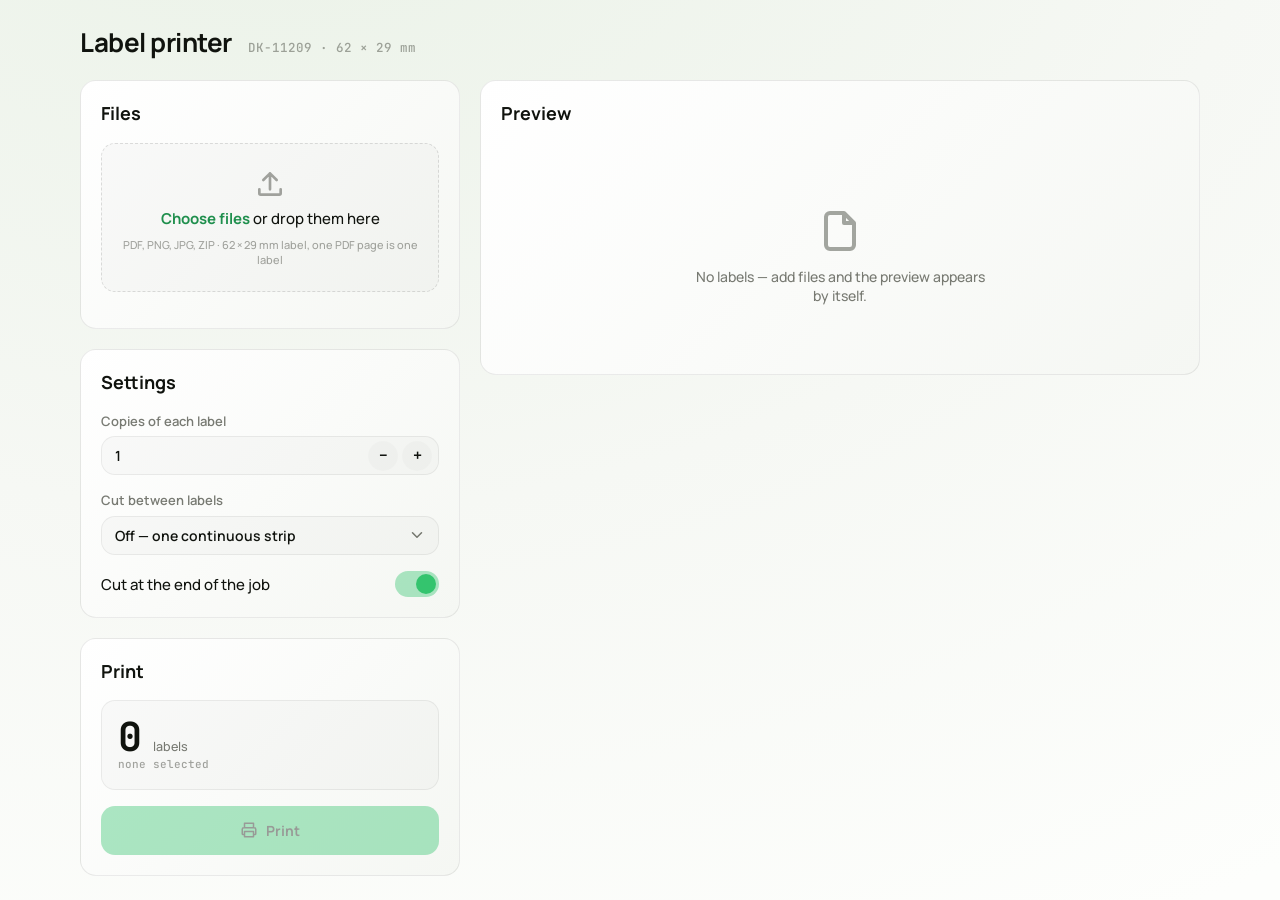
==== label_printer/web/index.html @ c8c25ad4 "refactor: package the server with settings-driven label and printer" ====
<!doctype html>
<html lang="en">
<head>
<meta charset="utf-8">
<meta name="viewport" content="width=device-width, initial-scale=1">
<title>Label printer 62×29</title>
<link rel="stylesheet" href="/web/tokens.css">
<style>
  /* Layout: control-room readout. Left rail (files, settings, print) stays in
     view; right column is the preview grid. One column on narrow screens.
     Colours, type, spacing and radii come from the Bambuddy design system
     tokens (tokens.css); depth is translucency plus hairlines, never shadows. */
  * { box-sizing: border-box; }
  html { background: var(--surface-bg-3); }
  body {
    margin: 0; min-height: 100vh; padding: var(--space-9) var(--space-7);
    background: var(--bg-gradient); background-attachment: fixed;
    color: var(--text-primary); font-family: var(--font-ui);
    font-size: var(--text-body-size); font-weight: 500; line-height: 1.4;
  }
  [hidden] { display: none !important; }
  .mono { font-family: var(--font-mono); font-variant-numeric: tabular-nums; }
  .shell { max-width: 1120px; margin: 0 auto; display: flex; flex-direction: column; gap: var(--space-8); }

  header { display: flex; align-items: baseline; flex-wrap: wrap; gap: var(--space-3) var(--space-7); }
  h1 { margin: 0; font-size: var(--text-screen-title-size); font-weight: var(--text-screen-title-weight);
       letter-spacing: var(--text-screen-title-tracking); }
  header .spec { color: var(--text-tertiary); font-size: var(--text-secondary-size); }
  h2 { margin: 0; font-size: var(--text-title-size); font-weight: var(--text-title-weight); }

  .layout { display: grid; grid-template-columns: minmax(300px, 380px) minmax(0, 1fr); gap: var(--space-8); align-items: start; }
  .rail { display: flex; flex-direction: column; gap: var(--space-8); position: sticky; top: var(--space-8); }
  /* Narrow screens: files, settings, print, then the (long) preview, so Print needs no scrolling past it */
  @media (max-width: 860px) {
    .layout { display: flex; flex-direction: column; align-items: stretch; gap: var(--space-8); }
    .rail { display: contents; }
    .c-files { order: 1; } .c-settings { order: 2; } .c-print { order: 3; } .c-preview { order: 4; }
  }

  .card { background: var(--card-gradient); border: var(--border-hairline); border-radius: var(--radius-md);
          padding: var(--space-8); display: flex; flex-direction: column; gap: var(--space-7); min-width: 0; }
  .subcard { background: var(--surface-subcard); border: 1px solid var(--border-subcard);
             border-radius: var(--radius-sm); padding: var(--space-7); }
  .groupcard { background: var(--surface-groupcard); border: 1px solid var(--border-groupcard);
               border-radius: var(--radius-sm); padding: var(--space-6); }
  .row { display: flex; align-items: center; gap: var(--space-5); flex-wrap: wrap; }
  .grow { flex: 1 1 auto; min-width: 0; }
  .secondary { color: var(--text-secondary); font-size: var(--text-secondary-size); font-weight: var(--text-secondary-weight); }
  .caption { color: var(--text-tertiary); font-size: var(--text-caption-size); font-weight: var(--text-caption-weight); }

  /* Buttons: filled / tonal / text, per the design system */
  .btn { font: inherit; font-weight: 700; font-size: 14px; border-radius: var(--radius-sm);
         padding: 14px 20px; display: inline-flex; align-items: center; justify-content: center; gap: var(--space-3);
         border: 1px solid transparent; cursor: pointer; color: var(--text-primary); background: transparent;
         transition: filter var(--duration-fast) var(--ease-standard), opacity var(--duration-fast); }
  .btn:hover:not(:disabled) { filter: brightness(1.08); }
  .btn:disabled { opacity: .4; cursor: default; }
  .btn.sm { font-size: 13px; padding: 9px 16px; }
  .btn.filled { background: var(--accent-green); color: var(--on-accent-fill); }
  .btn.tonal { background: var(--surface-subcard); border-color: var(--border-subcard); }
  .btn.text { color: var(--accent-green-ink); }
  .btn.wide { width: 100%; }
  .icon { width: 18px; height: 18px; flex: none; fill: none; stroke: currentColor; stroke-width: 2; stroke-linecap: round; stroke-linejoin: round; }
  :focus-visible { outline: 2px solid var(--accent-green); outline-offset: 2px; }

  /* Pill: tinted capsule */
  .pill { --tint: var(--accent-green); display: inline-flex; align-items: center; gap: var(--space-2);
          padding: 6px 12px; border-radius: var(--radius-lg); font-size: var(--text-pill-size);
          font-weight: var(--text-pill-weight); letter-spacing: var(--text-pill-tracking); color: var(--tint);
          background: color-mix(in srgb, var(--tint) 16%, transparent);
          border: 1px solid color-mix(in srgb, var(--tint) 40%, transparent); white-space: nowrap; }
  .pill.danger { --tint: var(--danger); }
  .pill.muted { --tint: var(--text-secondary); }
  .pill .dot { width: 8px; height: 8px; border-radius: 50%; background: var(--tint); }

  /* Drop zone */
  .drop { display: flex; flex-direction: column; align-items: center; gap: var(--space-3); text-align: center;
          padding: var(--space-9) var(--space-7); cursor: pointer; border: 1px dashed var(--dotted-rule);
          background: var(--surface-subcard); border-radius: var(--radius-sm);
          transition: border-color var(--duration-normal) var(--ease-standard), background var(--duration-normal) var(--ease-standard); }
  .drop:hover, .drop.over, .drop:focus-within { border-color: var(--accent-green);
          background: color-mix(in srgb, var(--accent-green) 8%, transparent); }
  .drop .icon { width: 32px; height: 32px; color: var(--text-tertiary); }
  .drop strong { color: var(--accent-green-ink); font-weight: 700; }
  .sr-only { position: absolute; width: 1px; height: 1px; overflow: hidden; clip: rect(0 0 0 0); white-space: nowrap; }

  ul.files { list-style: none; margin: 0; padding: 0; display: flex; flex-direction: column; }
  ul.files li { display: flex; align-items: center; gap: var(--space-5); padding: var(--space-3) 0;
                border-top: 1px solid var(--hairline); }
  ul.files li:first-child { border-top: 0; }
  ul.files .name { flex: 1 1 auto; min-width: 0; overflow: hidden; text-overflow: ellipsis; white-space: nowrap;
                   font-size: 13px; font-weight: 600; }
  ul.files .size { color: var(--text-tertiary); font-size: var(--text-caption-size); white-space: nowrap; }
  .icon-btn { border: 0; background: none; color: var(--text-secondary); cursor: pointer; padding: var(--space-1);
              border-radius: var(--radius-pill); display: inline-flex; }
  .icon-btn:hover { color: var(--danger); }

  /* Fields: subcard fill, hairline border, green on focus */
  .field { display: flex; flex-direction: column; gap: var(--space-2); }
  .field > span { font-size: 13px; font-weight: 600; color: var(--text-secondary); }
  .field:focus-within > span { color: var(--accent-green-ink); }
  .control { position: relative; display: flex; align-items: center; background: var(--surface-subcard);
             border: 1.5px solid var(--border-subcard); border-radius: var(--radius-sm); }
  .control:focus-within { border-color: var(--accent-green); }
  .control input, .control select { width: 100%; font: inherit; font-size: 14px; font-weight: 600; color: var(--text-primary);
             background: transparent; border: 0; outline: 0; padding: 9px 13px; appearance: none; -moz-appearance: textfield; }
  .control select { padding-right: 40px; cursor: pointer; }
  .control select option { background: var(--overlay-surface); color: var(--text-primary); }
  .control .chev { position: absolute; right: 12px; pointer-events: none; color: var(--text-secondary); }
  .control input[type=number]::-webkit-inner-spin-button { display: none; }
  .stepper { display: flex; gap: var(--space-1); padding-right: var(--space-2); }
  .stepper button { border: 0; background: var(--surface-subcard); color: var(--text-primary); width: 30px; height: 30px;
                    border-radius: var(--radius-pill); cursor: pointer; font: inherit; font-weight: 700; font-size: 16px; }
  .stepper button:hover { filter: brightness(1.2); }

  .switch-row { display: flex; align-items: center; justify-content: space-between; gap: var(--space-7); }
  .switch { width: 44px; height: 26px; border-radius: var(--radius-pill); padding: 3px; border: 0; cursor: pointer; flex: none;
            background: var(--surface-subcard); display: flex; align-items: center; justify-content: flex-start;
            transition: background var(--duration-normal) var(--ease-standard); }
  .switch::after { content: ""; width: 20px; height: 20px; border-radius: 50%; background: var(--text-secondary);
                   transition: transform var(--duration-normal) var(--ease-standard), background var(--duration-normal) var(--ease-standard); }
  .switch[aria-checked=true] { background: color-mix(in srgb, var(--accent-green) 40%, transparent); }
  .switch[aria-checked=true]::after { background: var(--accent-green); transform: translateX(18px); }

  /* Print readout */
  .stat { display: flex; align-items: baseline; gap: var(--space-5); }
  .stat .value { font-family: var(--text-stat-value-font); font-size: var(--text-stat-value-size);
                 font-weight: var(--text-stat-value-weight); line-height: 1; letter-spacing: -1px; }
  .notice { display: flex; flex-direction: column; gap: var(--space-3); }
  .notice ul { margin: 0; padding-left: var(--space-8); font-size: 13px; }

  /* Preview */
  .grid { display: grid; grid-template-columns: repeat(auto-fill, minmax(210px, 1fr)); gap: var(--space-5); }
  .tile { display: flex; flex-direction: column; gap: var(--space-3); padding: var(--space-3); cursor: pointer;
          background: var(--surface-subcard); border: 1px solid var(--border-subcard); border-radius: var(--radius-sm);
          transition: opacity var(--duration-normal) var(--ease-standard), border-color var(--duration-normal) var(--ease-standard); }
  .tile:hover { border-color: var(--border-card); }
  .tile img { display: block; width: 100%; max-width: 100%; height: auto; aspect-ratio: 696 / 271; background: #fff;
              border-radius: var(--space-3); transition: opacity var(--duration-normal) var(--ease-standard); }
  .tile .cap { display: flex; align-items: center; gap: var(--space-3); padding: 0 var(--space-1) var(--space-1); min-width: 0; }
  .tile .label { flex: 1 1 auto; min-width: 0; overflow-wrap: anywhere; font-size: var(--text-secondary-size); font-weight: 600;
                 display: -webkit-box; -webkit-line-clamp: 2; -webkit-box-orient: vertical; overflow: hidden; }
  .tile .pos { color: var(--text-tertiary); font-size: var(--text-caption-size); }
  .tile:has(input:not(:checked)) img { opacity: .3; }
  .tile:has(input:not(:checked)) .label { color: var(--text-tertiary); }
  .tile:has(input:focus-visible) { outline: 2px solid var(--accent-green); outline-offset: 2px; }
  .box { width: 20px; height: 20px; border-radius: 4px; flex: none; display: flex; align-items: center; justify-content: center;
         border: 1.5px solid var(--text-secondary); }
  .box svg { width: 12px; height: 12px; stroke: var(--on-accent-fill); stroke-width: 3; fill: none; stroke-linecap: round;
             stroke-linejoin: round; opacity: 0; }
  input:checked + .box { background: var(--accent-green); border-color: transparent; }
  input:checked + .box svg { opacity: 1; }

  .empty { display: flex; flex-direction: column; align-items: center; gap: var(--space-5); padding: var(--space-10) var(--space-7);
           text-align: center; }
  .empty .icon { width: 48px; height: 48px; color: var(--text-tertiary); }
  .empty p { margin: 0; max-width: 300px; color: var(--text-secondary); font-size: 14px; }
  .progress { height: 8px; border-radius: 4px; background: var(--gauge-track); overflow: hidden; }
  .progress i { display: block; height: 100%; width: 35%; border-radius: 4px; background: var(--accent-green);
                animation: slide 1.2s var(--ease-standard) infinite; }
  .skeleton { display: grid; grid-template-columns: repeat(auto-fill, minmax(210px, 1fr)); gap: var(--space-5); }
  .skel { display: flex; flex-direction: column; gap: var(--space-3); padding: var(--space-3);
          background: var(--surface-subcard); border: 1px solid var(--border-subcard); border-radius: var(--radius-sm); }
  .skel i { display: block; aspect-ratio: 696 / 271; border-radius: var(--space-3); background: var(--gauge-track); }
  .skel b { display: block; height: 12px; width: 60%; margin: var(--space-1); border-radius: 6px; background: var(--gauge-track); }
  @media (prefers-reduced-motion: no-preference) { .skel { animation: pulse 1.4s ease-in-out infinite; } }
  @keyframes pulse { 50% { opacity: .5; } }
  .loading { display: flex; flex-direction: column; gap: var(--space-3); }
  .loading p { margin: 0; }
  .progress.determinate i { animation: none; transition: width var(--duration-normal) var(--ease-standard); }
  @keyframes slide { from { transform: translateX(-100%); } to { transform: translateX(300%); } }
  @media (prefers-reduced-motion: reduce) { .progress:not(.determinate) i { animation: none; width: 100%; opacity: .5; } }

  dialog { border: 1px solid var(--overlay-border); background: var(--overlay-surface); color: var(--text-primary);
           border-radius: var(--radius-lg); padding: var(--space-9); width: min(420px, calc(100vw - 32px)); }
  dialog::backdrop { background: #000a; }
  dialog h2 { margin-bottom: var(--space-3); }
  dialog p { margin: 0 0 var(--space-9); color: var(--text-secondary); font-size: 14px; }
  dialog .row { justify-content: flex-end; }
</style>
</head>
<body>
<div class="shell">
  <header>
    <h1>Label printer</h1>
    <span class="spec mono">DK-11209 · 62 × 29 mm</span>
  </header>

  <div class="layout">
    <aside class="rail">
      <section class="card c-files" aria-labelledby="h-files">
        <h2 id="h-files">Files</h2>
        <label class="drop" id="drop">
          <input class="sr-only" type="file" id="picker" multiple
                 accept=".pdf,.png,.jpg,.jpeg,.zip,application/pdf,image/png,image/jpeg,application/zip">
          <svg class="icon" viewBox="0 0 24 24" aria-hidden="true"><path d="M12 16V4m0 0L7 9m5-5 5 5M4 16v3a1 1 0 0 0 1 1h14a1 1 0 0 0 1-1v-3"/></svg>
          <span><strong>Choose files</strong> or drop them here</span>
          <span class="caption">PDF, PNG, JPG, ZIP · 62 × 29 mm label, one PDF page is one label</span>
        </label>
        <ul class="files" id="fileList"></ul>
        <div class="loading" id="loading" hidden>
          <div class="progress" id="progress" role="progressbar" aria-label="Preview progress" aria-valuemin="0" aria-valuemax="100"><i id="progressFill"></i></div>
          <p class="secondary" id="loadingText"></p>
        </div>
      </section>

      <section class="card c-settings" aria-labelledby="h-settings">
        <h2 id="h-settings">Settings</h2>
        <label class="field">
          <span>Copies of each label</span>
          <div class="control">
            <input class="mono" type="number" id="copies" value="1" min="1" max="50" inputmode="numeric">
            <div class="stepper">
              <button type="button" id="copiesDown" aria-label="Fewer copies">−</button>
              <button type="button" id="copiesUp" aria-label="More copies">+</button>
            </div>
          </div>
        </label>
        <label class="field">
          <span>Cut between labels</span>
          <div class="control">
            <select id="cutEvery">
              <option value="0" selected>Off — one continuous strip</option>
              <option value="1">After every label</option>
              <option value="2">Every 2 labels</option>
              <option value="3">Every 3 labels</option>
              <option value="4">Every 4 labels</option>
              <option value="5">Every 5 labels</option>
              <option value="10">Every 10 labels</option>
            </select>
            <svg class="icon chev" viewBox="0 0 24 24" aria-hidden="true"><path d="m6 9 6 6 6-6"/></svg>
          </div>
        </label>
        <div class="switch-row">
          <span id="cutEndLabel">Cut at the end of the job</span>
          <button class="switch" id="cutAtEnd" type="button" role="switch" aria-checked="true" aria-labelledby="cutEndLabel"></button>
        </div>
      </section>

      <section class="card c-print" aria-labelledby="h-print">
        <h2 id="h-print">Print</h2>
        <div class="subcard">
          <div class="stat"><span class="value" id="total">0</span><span class="secondary" id="totalUnit">labels</span></div>
          <div class="caption mono" id="totalNote">none selected</div>
        </div>
        <button class="btn filled wide" id="printBtn" type="button" disabled>
          <svg class="icon" viewBox="0 0 24 24" aria-hidden="true"><path d="M6 9V3h12v6M6 18H4a1 1 0 0 1-1-1v-6a2 2 0 0 1 2-2h14a2 2 0 0 1 2 2v6a1 1 0 0 1-1 1h-2M6 14h12v7H6z"/></svg>
          <span id="printLabel">Print</span>
        </button>
        <div class="loading" id="printLoading" hidden>
          <div class="progress" id="printProgress" role="progressbar" aria-label="Print progress" aria-valuemin="0" aria-valuemax="100"><i id="printProgressFill"></i></div>
          <p class="secondary" id="printLoadingText"></p>
        </div>
        <div class="notice" id="notice" role="status" hidden></div>
      </section>
    </aside>

    <section class="card c-preview" aria-labelledby="h-preview">
      <div class="row">
        <h2 class="grow" id="h-preview">Preview</h2>
        <span class="pill muted mono" id="selectionPill" hidden></span>
        <button class="btn tonal sm" id="selectAll" type="button" hidden>Select all</button>
        <button class="btn tonal sm" id="selectNone" type="button" hidden>Select none</button>
      </div>
      <div id="errors" class="groupcard notice" hidden></div>
      <div class="skeleton" id="skeleton" aria-hidden="true" hidden>
        <div class="skel"><i></i><b></b></div><div class="skel"><i></i><b></b></div><div class="skel"><i></i><b></b></div>
      </div>
      <div class="grid" id="grid"></div>
      <div class="empty" id="empty">
        <svg class="icon" viewBox="0 0 24 24" aria-hidden="true"><path d="M14 3H7a2 2 0 0 0-2 2v14a2 2 0 0 0 2 2h10a2 2 0 0 0 2-2V8zM14 3v5h5"/></svg>
        <p>No labels — add files and the preview appears by itself.</p>
      </div>
    </section>
  </div>
</div>

<dialog id="confirm">
  <h2 id="confirmTitle"></h2>
  <p>This cannot be undone.</p>
  <div class="row">
    <button class="btn text" id="confirmNo" type="button">Cancel</button>
    <button class="btn filled" id="confirmYes" type="button">Print</button>
  </div>
</dialog>

<script>
const ACCEPT = /\.(pdf|png|jpe?g|zip)$/i;
const MAX_COPIES = 50;
const PREVIEW_DELAY_MS = 300;
const $ = (id) => document.getElementById(id);

// Server error codes -> messages
const ERRORS = {
  no_content: 'nothing to print',
  unreadable: 'file cannot be read',
  too_large: 'file is too large',
  too_many: 'too many labels in one job',
  unsupported: 'unsupported file type (PDF, PNG, JPG, ZIP only)',
  wrong_format: 'format does not match a 62 × 29 mm label',
  zip_unreadable: 'ZIP archive cannot be opened',
  zip_limits: 'ZIP archive exceeds the limits',
  password: 'file is password protected',
};

const state = {
  files: [],            // File objects
  labels: [],           // [{name, png}] in the order the server will print them
  errors: [],           // [{name, code, detail}]
  deselected: new Set(),// label names the user unchecked; survives a refreshed preview
  phase: 'idle',        // idle | loading | ready | failed
  printing: false,
  notice: null,         // {kind: 'ok' | 'error', text, errors}
  progress: null,       // upload progress 0..1 while the preview request is being sent, else null
  printStatus: null,    // while printing: {uploaded 0..1|null, stage: unknown|processing|printing, done, total}
  timer: null, seq: 0, abort: null,
};

const plural = (n, one, many) => (n === 1 ? one : many);
const labelsWord = (n) => plural(n, 'label', 'labels');
const filesWord = (n) => plural(n, 'file', 'files');
const copiesWord = (n) => plural(n, 'copy', 'copies');

function formatSize(bytes) {
  return bytes < 1048576 ? Math.max(1, Math.round(bytes / 1024)) + ' KB' : (bytes / 1048576).toFixed(1) + ' MB';
}

function h(tag, props = {}, ...children) {
  const el = document.createElement(tag);
  for (const [key, value] of Object.entries(props)) {
    if (key === 'class') el.className = value;
    else if (key.startsWith('on')) el.addEventListener(key.slice(2), value);
    else el.setAttribute(key, value);
  }
  el.append(...children);
  return el;
}

const svg = (path, cls = 'icon') => {
  const el = document.createElementNS('http://www.w3.org/2000/svg', 'svg');
  el.setAttribute('viewBox', '0 0 24 24');
  if (cls) el.setAttribute('class', cls);
  el.setAttribute('aria-hidden', 'true');
  const p = document.createElementNS('http://www.w3.org/2000/svg', 'path');
  p.setAttribute('d', path);
  el.append(p);
  return el;
};

function copies() {
  const n = parseInt($('copies').value, 10);
  return Number.isFinite(n) ? Math.min(MAX_COPIES, Math.max(1, n)) : 1;
}

const isCutAtEnd = () => $('cutAtEnd').getAttribute('aria-checked') === 'true';
const selectedIndices = () => state.labels.flatMap((l, i) => (state.deselected.has(l.name) ? [] : [i]));
const canPrint = () => state.phase === 'ready' && !state.errors.length && !state.printing && selectedIndices().length > 0;

function render() {
  renderFiles();
  renderPreview();
  renderPrint();
}

function renderFiles() {
  $('fileList').replaceChildren(...state.files.map((file, index) => h('li', {},
    h('span', { class: 'name', title: file.name }, file.name),
    h('span', { class: 'size mono' }, formatSize(file.size)),
    h('button', { class: 'icon-btn', type: 'button', 'aria-label': `Remove ${file.name}`,
                  onclick: () => { state.files.splice(index, 1); filesChanged(); } },
      svg('M6 6l12 12M18 6 6 18')),
  )));
}

// Fills a progress bar: a number for a determinate bar, null for the sliding one
function drawBar([barId, fillId, textId], pct, text) {
  const bar = $(barId);
  bar.classList.toggle('determinate', pct !== null);
  $(fillId).style.width = pct === null ? '' : pct + '%';
  if (pct === null) bar.removeAttribute('aria-valuenow'); else bar.setAttribute('aria-valuenow', String(pct));
  $(textId).textContent = text;
}

function renderLoading() {
  const loading = state.phase === 'loading';
  $('loading').hidden = !loading;
  $('skeleton').hidden = !loading;
  if (!loading) return;
  const ids = ['progress', 'progressFill', 'loadingText'];
  const n = state.files.length;
  if (state.progress !== null && state.progress < 1) {
    const pct = Math.round(state.progress * 100);
    drawBar(ids, pct, `Uploading ${pct}%`);
  } else {
    drawBar(ids, null, state.progress === null ? 'Preparing…' : `Processing ${n} ${filesWord(n)}…`);
  }
}

function renderPrintProgress() {
  const status = state.printStatus;
  $('printLoading').hidden = !status;
  if (!status) return;
  const ids = ['printProgress', 'printProgressFill', 'printLoadingText'];
  if (status.stage === 'printing' && status.total) {
    drawBar(ids, Math.round((status.done / status.total) * 100), `Printing ${status.done} of ${status.total}`);
  } else if (status.uploaded !== null && status.uploaded < 1) {
    const pct = Math.round(status.uploaded * 100);
    drawBar(ids, pct, `Uploading ${pct}%`);
  } else {
    drawBar(ids, null, status.uploaded === null ? 'Preparing…' : 'Processing…');
  }
}

function renderPreview() {
  const { phase, labels, errors } = state;
  const picked = selectedIndices().length;

  renderLoading();
  $('empty').hidden = !(phase === 'idle' || phase === 'failed');
  $('empty').querySelector('p').textContent = phase === 'failed'
    ? "Couldn't generate the preview — try again." : 'No labels — add files and the preview appears by itself.';

  const pill = $('selectionPill');
  pill.hidden = !labels.length;
  pill.replaceChildren(h('span', { class: 'dot' }), `${picked} / ${labels.length}`);
  pill.className = 'pill mono ' + (picked ? '' : 'muted');
  $('selectAll').hidden = $('selectNone').hidden = !labels.length;
  $('selectAll').disabled = picked === labels.length;
  $('selectNone').disabled = picked === 0;

  const errorsBox = $('errors');
  errorsBox.hidden = !errors.length;
  if (errors.length) {
    errorsBox.replaceChildren(
      h('div', {}, h('span', { class: 'pill danger' }, h('span', { class: 'dot' }),
        `${errors.length} ${plural(errors.length, 'error', 'errors')} — printing blocked`)),
      errorList(errors),
    );
  }

  $('grid').replaceChildren(...labels.map((label, index) => {
    const input = h('input', { type: 'checkbox', class: 'sr-only', 'aria-label': `Print ${label.name}` });
    input.checked = !state.deselected.has(label.name);
    input.addEventListener('change', () => {
      if (input.checked) state.deselected.delete(label.name); else state.deselected.add(label.name);
      renderPreview(); renderPrint();
    });
    const box = h('span', { class: 'box' }, svg('M20 6 9 17l-5-5', ''));
    return h('label', { class: 'tile' },
      h('img', { src: label.png, alt: label.name }),
      h('span', { class: 'cap' }, input, box,
        h('span', { class: 'label', title: label.name }, label.name),
        h('span', { class: 'pos mono' }, String(index + 1))),
    );
  }));
}

function renderPrint() {
  const picked = selectedIndices().length;
  const n = copies();
  $('total').textContent = String(picked * n);
  $('totalUnit').textContent = labelsWord(picked * n);
  $('totalNote').textContent = picked
    ? `${picked} ${labelsWord(picked)} × ${n} ${copiesWord(n)}` : 'none selected';
  $('printBtn').disabled = !canPrint();
  $('printLabel').textContent = state.printing ? 'Printing…' : 'Print';
  renderPrintProgress();

  const box = $('notice');
  box.hidden = !state.notice;
  if (state.notice) {
    const { kind, text, errors } = state.notice;
    box.replaceChildren(
      h('div', {}, h('span', { class: 'pill ' + (kind === 'ok' ? '' : 'danger') }, h('span', { class: 'dot' }), text)),
      ...(errors && errors.length ? [errorList(errors)] : []),
    );
  }
}

function errorList(errors) {
  return h('ul', {}, ...errors.map((e) => h('li', {},
    h('strong', {}, e.name), `: ${ERRORS[e.code] || e.detail}${e.code === 'wrong_format' ? ` (${e.detail})` : ''}`)));
}

function filesChanged() {
  clearTimeout(state.timer);
  state.labels = []; state.errors = []; state.notice = null; state.progress = null;
  state.phase = state.files.length ? 'loading' : 'idle';
  state.seq++; state.abort?.abort();
  render();
  if (state.files.length) state.timer = setTimeout(runPreview, PREVIEW_DELAY_MS);
}

function addFiles(list) {
  const rejected = [];
  for (const file of list) {
    if (!ACCEPT.test(file.name)) rejected.push(file.name);
    else if (!state.files.some((f) => f.name === file.name && f.size === file.size)) state.files.push(file);
  }
  filesChanged();
  if (rejected.length) {
    state.notice = { kind: 'error', text: 'Skipped unsupported files', errors: rejected.map((name) => ({ name, code: 'unsupported' })) };
    renderPrint();
  }
}

// XMLHttpRequest instead of fetch: it is the only API that reports upload progress
function request(url, data, { signal, onProgress } = {}) {
  return new Promise((resolve, reject) => {
    const xhr = new XMLHttpRequest();
    xhr.open('POST', url);
    xhr.responseType = 'json';
    xhr.upload.onprogress = (event) => { if (event.lengthComputable) onProgress?.(event.loaded / event.total); };
    xhr.upload.onload = () => onProgress?.(1);   // everything sent, the server is working now
    xhr.onload = () => resolve({
      ok: xhr.status >= 200 && xhr.status < 300,
      status: xhr.status,
      json: async () => xhr.response ?? {},
    });
    xhr.onerror = () => reject(new Error('network error'));
    xhr.onabort = () => reject(new DOMException('aborted', 'AbortError'));
    signal?.addEventListener('abort', () => xhr.abort());
    xhr.send(data);
  });
}

async function runPreview() {
  const seq = ++state.seq;
  state.abort = new AbortController();
  try {
    const data = new FormData();
    state.files.forEach((file) => data.append('files', file));
    const response = await request('/preview', data, {
      signal: state.abort.signal,
      onProgress: (p) => { if (seq === state.seq) { state.progress = p; renderLoading(); } },
    });
    const body = await response.json().catch(() => ({}));
    if (seq !== state.seq) return;
    if (!response.ok) throw new Error('preview failed');
    state.labels = body.labels; state.errors = body.errors; state.phase = 'ready';
  } catch (error) {
    if (error.name === 'AbortError' || seq !== state.seq) return;
    state.labels = []; state.errors = []; state.phase = 'failed';
  }
  render();
}

function confirmPrint(total) {
  const dialog = $('confirm');
  $('confirmTitle').textContent = `Print ${total} ${labelsWord(total)}?`;
  return new Promise((resolve) => {
    const finish = (answer) => { dialog.close(); resolve(answer); };
    $('confirmYes').onclick = () => finish(true);
    $('confirmNo').onclick = () => finish(false);
    dialog.oncancel = () => resolve(false);
    dialog.showModal();
  });
}

function newJobId() {
  const bytes = new Uint8Array(12);
  // getRandomValues works on plain http; crypto.randomUUID would not
  if (globalThis.crypto?.getRandomValues) globalThis.crypto.getRandomValues(bytes);
  else bytes.forEach((_, i) => { bytes[i] = Math.floor(Math.random() * 256); });
  return Array.from(bytes, (b) => b.toString(16).padStart(2, '0')).join('');
}

// The server reports how many labels it has sent while the /print request is still open
async function pollPrintProgress(jobId) {
  try {
    const body = await (await fetch(`/progress/${jobId}`)).json();
    if (!state.printing || !state.printStatus || !body || !body.stage) return;
    Object.assign(state.printStatus, { stage: body.stage, done: body.done ?? 0, total: body.total ?? 0 });
    renderPrintProgress();
  } catch { /* progress is cosmetic */ }
}

async function print() {
  const indices = selectedIndices();
  const total = indices.length * copies();
  if (total > 10 && !(await confirmPrint(total))) return;
  const jobId = newJobId();
  state.printing = true; state.notice = null;
  state.printStatus = { uploaded: null, stage: 'unknown', done: 0, total: 0 };
  renderPrint();
  const poller = setInterval(() => pollPrintProgress(jobId), 400);
  try {
    const data = new FormData();
    state.files.forEach((file) => data.append('files', file));
    data.append('copies', copies());
    data.append('cut_every', $('cutEvery').value);
    data.append('cut_at_end', isCutAtEnd() ? 'true' : 'false');
    data.append('job_id', jobId);
    indices.forEach((i) => data.append('selected', i));
    const response = await request('/print', data, {
      onProgress: (p) => { if (state.printStatus) { state.printStatus.uploaded = p; renderPrintProgress(); } },
    });
    const body = await response.json().catch(() => ({}));
    if (response.ok) {
      state.notice = { kind: 'ok', text: `Sent to the printer: ${body.printed} ${labelsWord(body.printed)}` };
    } else if (response.status === 503) {
      state.notice = { kind: 'error', text: 'Printer unavailable', errors: [{ name: 'Printer', code: '', detail: String(body.detail || '') }] };
    } else {
      state.notice = { kind: 'error', text: 'Nothing was printed', errors: body.errors };
    }
  } catch {
    state.notice = { kind: 'error', text: 'Cannot reach the server' };
  }
  clearInterval(poller);
  state.printing = false; state.printStatus = null;
  renderPrint();
}

function setCopies(value) {
  $('copies').value = Math.min(MAX_COPIES, Math.max(1, value));
  renderPrint();
}

$('picker').addEventListener('change', () => { addFiles($('picker').files); $('picker').value = ''; });
['dragenter', 'dragover'].forEach((type) => $('drop').addEventListener(type, (event) => {
  event.preventDefault(); $('drop').classList.add('over');
}));
['dragleave', 'drop'].forEach((type) => $('drop').addEventListener(type, (event) => {
  event.preventDefault(); $('drop').classList.remove('over');
}));
$('drop').addEventListener('drop', (event) => addFiles(event.dataTransfer.files));
$('copies').addEventListener('input', renderPrint);
$('copiesDown').addEventListener('click', () => setCopies(copies() - 1));
$('copiesUp').addEventListener('click', () => setCopies(copies() + 1));
$('cutAtEnd').addEventListener('click', () => {
  $('cutAtEnd').setAttribute('aria-checked', String(!isCutAtEnd()));
});
$('selectAll').addEventListener('click', () => { state.deselected.clear(); renderPreview(); renderPrint(); });
$('selectNone').addEventListener('click', () => {
  state.labels.forEach((l) => state.deselected.add(l.name)); renderPreview(); renderPrint();
});
$('printBtn').addEventListener('click', print);
render();
</script>
</body>
</html>
---- web/tokens.css ----
/* Bambuddy Design System tokens, copied 1:1 from the design system project
   (tokens/colors, typography, spacing, effects). Only additions: local font
   files and the light variant for prefers-color-scheme (the system itself
   switches light mode with [data-theme="light"] only). */

@font-face {
  font-family: 'JetBrains Mono';
  src: url('/web/fonts/jetbrains-mono-latin-ext.woff2') format('woff2');
  font-weight: 400 700;
  font-style: normal;
  font-display: swap;
  unicode-range: U+0100-02BA, U+02BD-02C5, U+02C7-02CC, U+02CE-02D7, U+02DD-02FF, U+0304, U+0308, U+0329, U+1D00-1DBF, U+1E00-1E9F, U+1EF2-1EFF, U+2020, U+20A0-20AB, U+20AD-20C4, U+2113, U+2C60-2C7F, U+A720-A7FF;
}
@font-face {
  font-family: 'JetBrains Mono';
  src: url('/web/fonts/jetbrains-mono-latin.woff2') format('woff2');
  font-weight: 400 700;
  font-style: normal;
  font-display: swap;
  unicode-range: U+0000-00FF, U+0131, U+0152-0153, U+02BB-02BC, U+02C6, U+02DA, U+02DC, U+0304, U+0308, U+0329, U+2000-206F, U+20AC, U+2122, U+2191, U+2193, U+2212, U+2215, U+FEFF, U+FFFD;
}
@font-face {
  font-family: 'Manrope';
  src: url('/web/fonts/manrope-latin-ext.woff2') format('woff2');
  font-weight: 400 800;
  font-style: normal;
  font-display: swap;
  unicode-range: U+0100-02BA, U+02BD-02C5, U+02C7-02CC, U+02CE-02D7, U+02DD-02FF, U+0304, U+0308, U+0329, U+1D00-1DBF, U+1E00-1E9F, U+1EF2-1EFF, U+2020, U+20A0-20AB, U+20AD-20C4, U+2113, U+2C60-2C7F, U+A720-A7FF;
}
@font-face {
  font-family: 'Manrope';
  src: url('/web/fonts/manrope-latin.woff2') format('woff2');
  font-weight: 400 800;
  font-style: normal;
  font-display: swap;
  unicode-range: U+0000-00FF, U+0131, U+0152-0153, U+02BB-02BC, U+02C6, U+02DA, U+02DC, U+0304, U+0308, U+0329, U+2000-206F, U+20AC, U+2122, U+2191, U+2193, U+2212, U+2215, U+FEFF, U+FFFD;
}

:root {
  color-scheme: dark;

  /* ---- base palette (brand) ---- */
  --green-500: #5fe08a;
  --green-600: #34c46e;
  --green-ink-700: #1f8f4d;
  --orange-500: #ff9f5c;
  --orange-600: #e07c36;
  --blue-400: #4fa6f7;
  --blue-600: #2c7fe0;
  --red-400: #ff6b6b;
  --red-600: #d64545;

  /* ---- dark theme (default / reference) ---- */
  --bg-1-dark: #131a12;
  --bg-2-dark: #07090a;
  --bg-3-dark: #050605;
  --card-fill-a-dark: #ffffff0d;
  --card-fill-b-dark: #ffffff04;
  --card-border-dark: #ffffff12;
  --subcard-fill-dark: #ffffff08;
  --subcard-border-dark: #ffffff0d;
  --groupcard-fill-dark: #ffffff06;
  --groupcard-border-dark: #ffffff0f;
  --text-primary-dark: #fbfcf9;
  --text-secondary-dark: #f2f4ef8c;
  --text-tertiary-dark: #f2f4ef66;
  --gauge-track-dark: #ffffff10;
  --hairline-dark: #ffffff14;
  --dotted-rule-dark: #ffffff24;
  --navbar-fill-dark: #00000059;
  --overlay-surface-dark: #0e1310;
  --overlay-border-dark: #ffffff24;
  --on-accent-fill: #0a0c08;

  /* ---- light theme ---- */
  --bg-1-light: #eaf2e7;
  --bg-2-light: #f6f8f4;
  --bg-3-light: #fdfefc;
  --card-fill-a-light: #ffffff;
  --card-fill-b-light: #f5f7f3;
  --card-border-light: #00000014;
  --subcard-fill-light: #00000005;
  --subcard-border-light: #0000000f;
  --groupcard-fill-light: #00000004;
  --groupcard-border-light: #00000012;
  --text-primary-light: #10130e;
  --text-secondary-light: #20231899;
  --text-tertiary-light: #20231866;
  --gauge-track-light: #00000014;
  --hairline-light: #00000014;
  --dotted-rule-light: #0000001f;
  --navbar-fill-light: #0000000a;
  --overlay-surface-light: #f6f8f4;
  --overlay-border-light: #00000014;

  /* ---- semantic aliases: dark by default ---- */
  --surface-bg-1: var(--bg-1-dark);
  --surface-bg-2: var(--bg-2-dark);
  --surface-bg-3: var(--bg-3-dark);
  --surface-card-a: var(--card-fill-a-dark);
  --surface-card-b: var(--card-fill-b-dark);
  --border-card: var(--card-border-dark);
  --surface-subcard: var(--subcard-fill-dark);
  --border-subcard: var(--subcard-border-dark);
  --surface-groupcard: var(--groupcard-fill-dark);
  --border-groupcard: var(--groupcard-border-dark);
  --text-primary: var(--text-primary-dark);
  --text-secondary: var(--text-secondary-dark);
  --text-tertiary: var(--text-tertiary-dark);
  --accent-green: var(--green-500);
  --accent-green-ink: var(--green-500);
  --accent-orange: var(--orange-500);
  --accent-blue: var(--blue-400);
  --danger: var(--red-400);
  --gauge-track: var(--gauge-track-dark);
  --hairline: var(--hairline-dark);
  --dotted-rule: var(--dotted-rule-dark);
  --navbar-fill: var(--navbar-fill-dark);
  --overlay-surface: var(--overlay-surface-dark);
  --overlay-border: var(--overlay-border-dark);

  /* ---- type ---- */
  --font-ui: 'Manrope', system-ui, sans-serif;
  --font-mono: 'JetBrains Mono', ui-monospace, monospace;
  --text-screen-title-size: 26px;
  --text-screen-title-weight: 700;
  --text-screen-title-tracking: -0.5px;
  --text-title-size: 18px;
  --text-title-weight: 700;
  --text-card-name-size: 20px;
  --text-card-name-weight: 700;
  --text-stat-value-size: 40px;
  --text-stat-value-weight: 700;
  --text-stat-value-font: var(--font-mono);
  --text-body-size: 15px;
  --text-body-weight: 600;
  --text-secondary-size: 12.5px;
  --text-secondary-weight: 500;
  --text-pill-size: 12px;
  --text-pill-weight: 700;
  --text-pill-tracking: 0.3px;
  --text-caption-size: 11px;
  --text-caption-weight: 500;

  /* ---- spacing + radii ---- */
  --space-1: 4px;
  --space-2: 6px;
  --space-3: 8px;
  --space-4: 9px;
  --space-5: 12px;
  --space-6: 14px;
  --space-7: 16px;
  --space-8: 20px;
  --space-9: 24px;
  --space-10: 48px;
  --radius-sm: 14px;
  --radius-md: 16px;
  --radius-lg: 20px;
  --radius-xl: 28px;
  --radius-pill: 999px;

  /* ---- effects ---- */
  --bg-gradient-dark: radial-gradient(ellipse 140% 140% at 22% -20%, var(--bg-1-dark) 0%, var(--bg-2-dark) 55%, var(--bg-3-dark) 100%);
  --bg-gradient-light: radial-gradient(ellipse 140% 140% at 22% -20%, var(--bg-1-light) 0%, var(--bg-2-light) 55%, var(--bg-3-light) 100%);
  --bg-gradient: var(--bg-gradient-dark);
  --card-gradient: linear-gradient(135deg, var(--surface-card-a), var(--surface-card-b));
  --border-hairline: 1px solid var(--border-card);
  --ease-standard: cubic-bezier(0.2, 0, 0, 1);
  --duration-fast: 120ms;
  --duration-normal: 200ms;
}

@media (prefers-color-scheme: light) {
  :root:not([data-theme="dark"]) {
  --surface-bg-1: var(--bg-1-light);
  --surface-bg-2: var(--bg-2-light);
  --surface-bg-3: var(--bg-3-light);
  --surface-card-a: var(--card-fill-a-light);
  --surface-card-b: var(--card-fill-b-light);
  --border-card: var(--card-border-light);
  --surface-subcard: var(--subcard-fill-light);
  --border-subcard: var(--subcard-border-light);
  --surface-groupcard: var(--groupcard-fill-light);
  --border-groupcard: var(--groupcard-border-light);
  --text-primary: var(--text-primary-light);
  --text-secondary: var(--text-secondary-light);
  --text-tertiary: var(--text-tertiary-light);
  --accent-green: var(--green-600);
  --accent-green-ink: var(--green-ink-700);
  --accent-orange: var(--orange-600);
  --accent-blue: var(--blue-600);
  --danger: var(--red-600);
  --gauge-track: var(--gauge-track-light);
  --hairline: var(--hairline-light);
  --dotted-rule: var(--dotted-rule-light);
  --navbar-fill: var(--navbar-fill-light);
  --overlay-surface: var(--overlay-surface-light);
  --overlay-border: var(--overlay-border-light);
  --bg-gradient: var(--bg-gradient-light);
    color-scheme: light;
  }
}

[data-theme="light"] {
  --surface-bg-1: var(--bg-1-light);
  --surface-bg-2: var(--bg-2-light);
  --surface-bg-3: var(--bg-3-light);
  --surface-card-a: var(--card-fill-a-light);
  --surface-card-b: var(--card-fill-b-light);
  --border-card: var(--card-border-light);
  --surface-subcard: var(--subcard-fill-light);
  --border-subcard: var(--subcard-border-light);
  --surface-groupcard: var(--groupcard-fill-light);
  --border-groupcard: var(--groupcard-border-light);
  --text-primary: var(--text-primary-light);
  --text-secondary: var(--text-secondary-light);
  --text-tertiary: var(--text-tertiary-light);
  --accent-green: var(--green-600);
  --accent-green-ink: var(--green-ink-700);
  --accent-orange: var(--orange-600);
  --accent-blue: var(--blue-600);
  --danger: var(--red-600);
  --gauge-track: var(--gauge-track-light);
  --hairline: var(--hairline-light);
  --dotted-rule: var(--dotted-rule-light);
  --navbar-fill: var(--navbar-fill-light);
  --overlay-surface: var(--overlay-surface-light);
  --overlay-border: var(--overlay-border-light);
  --bg-gradient: var(--bg-gradient-light);
  color-scheme: light;
}
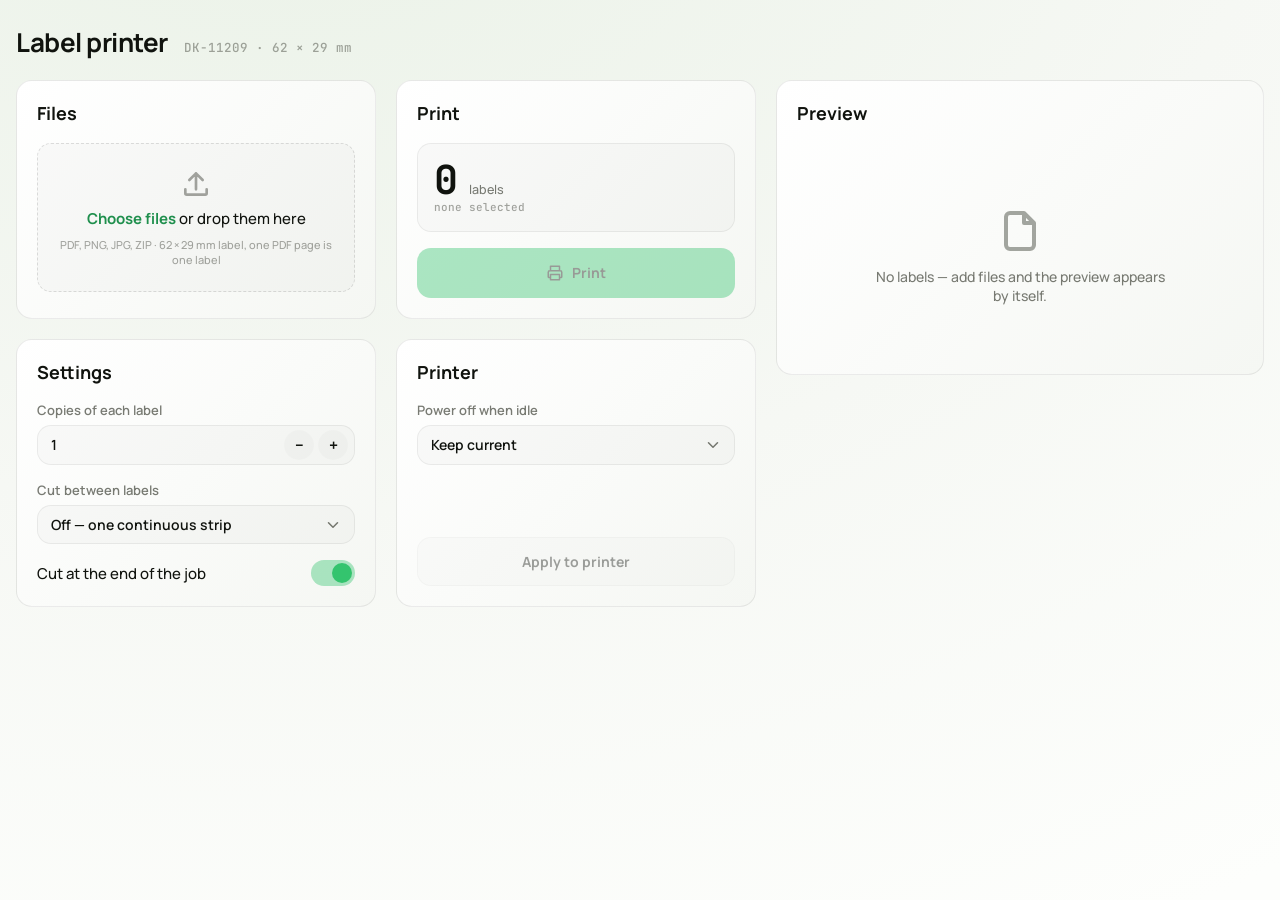
==== commit a74e26d0: "feat: print from cached previews and add printer auto off with a wide layout" ====
--- a/label_printer/web/index.html
+++ b/label_printer/web/index.html
@@ -30,11 +30,22 @@
 
   .layout { display: grid; grid-template-columns: minmax(300px, 380px) minmax(0, 1fr); gap: var(--space-8); align-items: start; }
   .rail { display: flex; flex-direction: column; gap: var(--space-8); position: sticky; top: var(--space-8); }
+  .caption:empty { display: none; }
+  .rail-col { display: contents; }
+  /* Wide screens: the controls are a 2 x 2 grid beside the preview, rows share one height so the edges line up,
+     and the grid stays in view while a long preview scrolls */
+  @media (min-width: 1180px) {
+    .shell { max-width: 1800px; }
+    .layout { grid-template-columns: auto minmax(0, 1fr); }
+    .rail { display: grid; grid-template-columns: repeat(2, minmax(300px, 360px)); align-items: stretch; }
+    .c-files { order: 1; } .c-print { order: 2; } .c-settings { order: 3; } .c-printer { order: 4; }
+    .c-print .btn, .c-printer .btn { margin-top: auto; }
+  }
   /* Narrow screens: files, settings, print, then the (long) preview, so Print needs no scrolling past it */
   @media (max-width: 860px) {
     .layout { display: flex; flex-direction: column; align-items: stretch; gap: var(--space-8); }
     .rail { display: contents; }
-    .c-files { order: 1; } .c-settings { order: 2; } .c-print { order: 3; } .c-preview { order: 4; }
+    .c-files { order: 1; } .c-settings { order: 2; } .c-print { order: 3; } .c-preview { order: 4; } .c-printer { order: 5; }
   }
 
   .card { background: var(--card-gradient); border: var(--border-hairline); border-radius: var(--radius-md);
@@ -84,11 +95,12 @@
   .drop strong { color: var(--accent-green-ink); font-weight: 700; }
   .sr-only { position: absolute; width: 1px; height: 1px; overflow: hidden; clip: rect(0 0 0 0); white-space: nowrap; }
 
-  ul.files { list-style: none; margin: 0; padding: 0; display: flex; flex-direction: column; }
-  ul.files li { display: flex; align-items: center; gap: var(--space-5); padding: var(--space-3) 0;
-                border-top: 1px solid var(--hairline); }
-  ul.files li:first-child { border-top: 0; }
-  ul.files .name { flex: 1 1 auto; min-width: 0; overflow: hidden; text-overflow: ellipsis; white-space: nowrap;
+  /* The chosen files sit in the preview card as chips, so the Files card keeps one height */
+  ul.files { list-style: none; margin: 0; padding: 0; display: flex; flex-wrap: wrap; gap: var(--space-3); }
+  ul.files:empty { display: none; }
+  ul.files li { display: flex; align-items: center; gap: var(--space-4); padding: 2px 4px 2px var(--space-5);
+                background: var(--surface-subcard); border: 1px solid var(--border-subcard); border-radius: 999px; min-width: 0; }
+  ul.files .name { min-width: 0; max-width: 280px; overflow: hidden; text-overflow: ellipsis; white-space: nowrap;
                    font-size: 13px; font-weight: 600; }
   ul.files .size { color: var(--text-tertiary); font-size: var(--text-caption-size); white-space: nowrap; }
   .icon-btn { border: 0; background: none; color: var(--text-secondary); cursor: pointer; padding: var(--space-1);
@@ -139,7 +151,7 @@
               border-radius: var(--space-3); transition: opacity var(--duration-normal) var(--ease-standard); }
   .tile .cap { display: flex; align-items: center; gap: var(--space-3); padding: 0 var(--space-1) var(--space-1); min-width: 0; }
   .tile .label { flex: 1 1 auto; min-width: 0; overflow-wrap: anywhere; font-size: var(--text-secondary-size); font-weight: 600;
-                 display: -webkit-box; -webkit-line-clamp: 2; -webkit-box-orient: vertical; overflow: hidden; }
+                 display: -webkit-box; -webkit-line-clamp: 1; -webkit-box-orient: vertical; overflow: hidden; }
   .tile .pos { color: var(--text-tertiary); font-size: var(--text-caption-size); }
   .tile:has(input:not(:checked)) img { opacity: .3; }
   .tile:has(input:not(:checked)) .label { color: var(--text-tertiary); }
@@ -188,6 +200,7 @@
 
   <div class="layout">
     <aside class="rail">
+      <div class="rail-col">
       <section class="card c-files" aria-labelledby="h-files">
         <h2 id="h-files">Files</h2>
         <label class="drop" id="drop">
@@ -195,13 +208,8 @@
                  accept=".pdf,.png,.jpg,.jpeg,.zip,application/pdf,image/png,image/jpeg,application/zip">
           <svg class="icon" viewBox="0 0 24 24" aria-hidden="true"><path d="M12 16V4m0 0L7 9m5-5 5 5M4 16v3a1 1 0 0 0 1 1h14a1 1 0 0 0 1-1v-3"/></svg>
           <span><strong>Choose files</strong> or drop them here</span>
-          <span class="caption">PDF, PNG, JPG, ZIP · 62 × 29 mm label, one PDF page is one label</span>
+          <span class="caption" id="dropCaption">PDF, PNG, JPG, ZIP · 62 × 29 mm label, one PDF page is one label</span>
         </label>
-        <ul class="files" id="fileList"></ul>
-        <div class="loading" id="loading" hidden>
-          <div class="progress" id="progress" role="progressbar" aria-label="Preview progress" aria-valuemin="0" aria-valuemax="100"><i id="progressFill"></i></div>
-          <p class="secondary" id="loadingText"></p>
-        </div>
       </section>
 
       <section class="card c-settings" aria-labelledby="h-settings">
@@ -237,6 +245,8 @@
         </div>
       </section>
 
+      </div>
+      <div class="rail-col">
       <section class="card c-print" aria-labelledby="h-print">
         <h2 id="h-print">Print</h2>
         <div class="subcard">
@@ -253,6 +263,30 @@
         </div>
         <div class="notice" id="notice" role="status" hidden></div>
       </section>
+
+      <section class="card c-printer" aria-labelledby="h-printer">
+        <h2 id="h-printer">Printer</h2>
+        <label class="field">
+          <span>Power off when idle</span>
+          <div class="control">
+            <select id="autoOff">
+              <option value="" selected>Keep current</option>
+              <option value="0">Never</option>
+              <option value="10">After 10 minutes</option>
+              <option value="20">After 20 minutes</option>
+              <option value="30">After 30 minutes</option>
+              <option value="40">After 40 minutes</option>
+              <option value="50">After 50 minutes</option>
+              <option value="60">After 60 minutes</option>
+            </select>
+            <svg class="icon chev" viewBox="0 0 24 24" aria-hidden="true"><path d="m6 9 6 6 6-6"/></svg>
+          </div>
+        </label>
+        <p class="caption" id="settingsNote"></p>
+        <button class="btn tonal wide" id="applySettings" type="button" disabled>Apply to printer</button>
+        <div class="notice" id="settingsNotice" role="status" hidden></div>
+      </section>
+      </div>
     </aside>
 
     <section class="card c-preview" aria-labelledby="h-preview">
@@ -262,6 +296,11 @@
         <button class="btn tonal sm" id="selectAll" type="button" hidden>Select all</button>
         <button class="btn tonal sm" id="selectNone" type="button" hidden>Select none</button>
       </div>
+        <ul class="files" id="fileList"></ul>
+        <div class="loading" id="loading" hidden>
+          <div class="progress" id="progress" role="progressbar" aria-label="Preview progress" aria-valuemin="0" aria-valuemax="100"><i id="progressFill"></i></div>
+          <p class="secondary" id="loadingText"></p>
+        </div>
       <div id="errors" class="groupcard notice" hidden></div>
       <div class="skeleton" id="skeleton" aria-hidden="true" hidden>
         <div class="skel"><i></i><b></b></div><div class="skel"><i></i><b></b></div><div class="skel"><i></i><b></b></div>
@@ -312,6 +351,8 @@
   printing: false,
   notice: null,         // {kind: 'ok' | 'error', text, errors}
   progress: null,       // upload progress 0..1 while the preview request is being sent, else null
+  total: null,          // labels the server will send, known once it has queued them
+  previewId: null,      // lets the server print the finished preview without the files
   printStatus: null,    // while printing: {uploaded 0..1|null, stage: unknown|processing|printing, done, total}
   timer: null, seq: 0, abort: null,
 };
@@ -362,7 +403,13 @@
   renderPrint();
 }
 
+const DROP_HINT = 'PDF, PNG, JPG, ZIP · 62 × 29 mm label, one PDF page is one label';
+
 function renderFiles() {
+  const n = state.files.length;
+  $('dropCaption').textContent = n
+    ? `${n} ${filesWord(n)} · ${formatSize(state.files.reduce((sum, f) => sum + f.size, 0))} — add more or drop them here`
+    : DROP_HINT;
   $('fileList').replaceChildren(...state.files.map((file, index) => h('li', {},
     h('span', { class: 'name', title: file.name }, file.name),
     h('span', { class: 'size mono' }, formatSize(file.size)),
@@ -384,13 +431,16 @@
 function renderLoading() {
   const loading = state.phase === 'loading';
   $('loading').hidden = !loading;
-  $('skeleton').hidden = !loading;
+  $('skeleton').hidden = !loading || state.labels.length > 0;
   if (!loading) return;
   const ids = ['progress', 'progressFill', 'loadingText'];
   const n = state.files.length;
   if (state.progress !== null && state.progress < 1) {
     const pct = Math.round(state.progress * 100);
     drawBar(ids, pct, `Uploading ${pct}%`);
+  } else if (state.total) {
+    const done = state.labels.length;
+    drawBar(ids, Math.round((done / state.total) * 100), `Processing ${done} of ${state.total} ${labelsWord(state.total)}`);
   } else {
     drawBar(ids, null, state.progress === null ? 'Preparing…' : `Processing ${n} ${filesWord(n)}…`);
   }
@@ -438,21 +488,34 @@
     );
   }
 
-  $('grid').replaceChildren(...labels.map((label, index) => {
-    const input = h('input', { type: 'checkbox', class: 'sr-only', 'aria-label': `Print ${label.name}` });
-    input.checked = !state.deselected.has(label.name);
-    input.addEventListener('change', () => {
-      if (input.checked) state.deselected.delete(label.name); else state.deselected.add(label.name);
-      renderPreview(); renderPrint();
-    });
-    const box = h('span', { class: 'box' }, svg('M20 6 9 17l-5-5', ''));
-    return h('label', { class: 'tile' },
-      h('img', { src: label.png, alt: label.name }),
-      h('span', { class: 'cap' }, input, box,
-        h('span', { class: 'label', title: label.name }, label.name),
-        h('span', { class: 'pos mono' }, String(index + 1))),
-    );
-  }));
+  // Tiles are only appended while labels stream in; existing ones just resync their checkbox
+  const grid = $('grid');
+  if (grid.children.length > labels.length) grid.replaceChildren();
+  for (let index = grid.children.length; index < labels.length; index++) grid.append(labelTile(labels[index], index));
+  [...grid.children].forEach((tile, index) => {
+    tile.querySelector('input').checked = !state.deselected.has(labels[index].name);
+  });
+}
+
+// A PDF page is named "<file> (n/total)"; the file is already listed on the left, so the tile only needs the page
+function captionFor(name) {
+  const page = /\((\d+)\/\d+\)$/.exec(name);
+  return page ? `Page ${page[1]}` : name;
+}
+
+function labelTile(label, index) {
+  const input = h('input', { type: 'checkbox', class: 'sr-only', 'aria-label': `Print ${label.name}` });
+  input.addEventListener('change', () => {
+    if (input.checked) state.deselected.delete(label.name); else state.deselected.add(label.name);
+    renderPreview(); renderPrint();
+  });
+  const box = h('span', { class: 'box' }, svg('M20 6 9 17l-5-5', ''));
+  return h('label', { class: 'tile' },
+    h('img', { src: label.png, alt: label.name }),
+    h('span', { class: 'cap' }, input, box,
+      h('span', { class: 'label', title: label.name }, captionFor(label.name)),
+      h('span', { class: 'pos mono' }, String(index + 1))),
+  );
 }
 
 function renderPrint() {
@@ -461,7 +524,7 @@
   $('total').textContent = String(picked * n);
   $('totalUnit').textContent = labelsWord(picked * n);
   $('totalNote').textContent = picked
-    ? `${picked} ${labelsWord(picked)} × ${n} ${copiesWord(n)}` : 'none selected';
+    ? `${picked} ${labelsWord(picked)} × ${n} ${copiesWord(n)}` : state.phase === 'loading' ? 'preparing the preview…' : 'none selected';
   $('printBtn').disabled = !canPrint();
   $('printLabel').textContent = state.printing ? 'Printing…' : 'Print';
   renderPrintProgress();
@@ -484,7 +547,7 @@
 
 function filesChanged() {
   clearTimeout(state.timer);
-  state.labels = []; state.errors = []; state.notice = null; state.progress = null;
+  state.labels = []; state.errors = []; state.notice = null; state.progress = null; state.total = null; state.previewId = null;
   state.phase = state.files.length ? 'loading' : 'idle';
   state.seq++; state.abort?.abort();
   render();
@@ -524,20 +587,55 @@
   });
 }
 
+// Same upload progress as request(), but the response is newline-delimited JSON handed to onEvent as it arrives
+function stream(url, data, { signal, onProgress, onEvent } = {}) {
+  return new Promise((resolve, reject) => {
+    const xhr = new XMLHttpRequest();
+    let seen = 0;
+    const drain = (final) => {
+      const end = final ? xhr.responseText.length : xhr.responseText.lastIndexOf('\n') + 1;
+      xhr.responseText.slice(seen, end).split('\n').filter(Boolean).forEach((line) => onEvent(JSON.parse(line)));
+      seen = Math.max(seen, end);
+    };
+    xhr.open('POST', url);
+    xhr.upload.onprogress = (event) => { if (event.lengthComputable) onProgress?.(event.loaded / event.total); };
+    xhr.upload.onload = () => onProgress?.(1);
+    // A malformed line must fail the request, not leave its promise pending forever
+    const guarded = (final) => { try { drain(final); return true; } catch (error) { reject(error); xhr.abort(); return false; } };
+    xhr.onprogress = () => { if (xhr.status === 200) guarded(false); };
+    xhr.onload = () => {
+      const ok = xhr.status === 200;
+      if (ok && !guarded(true)) return;
+      resolve({ ok, status: xhr.status });
+    };
+    xhr.onerror = () => reject(new Error('network error'));
+    xhr.onabort = () => reject(new DOMException('aborted', 'AbortError'));
+    signal?.addEventListener('abort', () => xhr.abort());
+    xhr.send(data);
+  });
+}
+
 async function runPreview() {
   const seq = ++state.seq;
   state.abort = new AbortController();
   try {
     const data = new FormData();
     state.files.forEach((file) => data.append('files', file));
-    const response = await request('/preview', data, {
+    let complete = false;   // the last line (errors, preview_id) arrived, so no label is missing
+    const response = await stream('/preview/stream', data, {
       signal: state.abort.signal,
       onProgress: (p) => { if (seq === state.seq) { state.progress = p; renderLoading(); } },
+      onEvent: (event) => {
+        if (seq !== state.seq) return;
+        if ('total' in event) state.total = event.total;
+        if (event.label) state.labels.push(event.label);
+        if (event.errors) { complete = true; state.errors = event.errors; state.previewId = event.preview_id ?? null; }
+        renderPreview(); renderPrint();
+      },
     });
-    const body = await response.json().catch(() => ({}));
     if (seq !== state.seq) return;
-    if (!response.ok) throw new Error('preview failed');
-    state.labels = body.labels; state.errors = body.errors; state.phase = 'ready';
+    if (!response.ok || !complete) throw new Error('preview failed');
+    state.phase = 'ready';
   } catch (error) {
     if (error.name === 'AbortError' || seq !== state.seq) return;
     state.labels = []; state.errors = []; state.phase = 'failed';
@@ -585,16 +683,22 @@
   renderPrint();
   const poller = setInterval(() => pollPrintProgress(jobId), 400);
   try {
-    const data = new FormData();
-    state.files.forEach((file) => data.append('files', file));
-    data.append('copies', copies());
-    data.append('cut_every', $('cutEvery').value);
-    data.append('cut_at_end', isCutAtEnd() ? 'true' : 'false');
-    data.append('job_id', jobId);
-    indices.forEach((i) => data.append('selected', i));
-    const response = await request('/print', data, {
-      onProgress: (p) => { if (state.printStatus) { state.printStatus.uploaded = p; renderPrintProgress(); } },
-    });
+    // The finished preview is printed by id; if the server dropped it, the files are sent again
+    const send = (withFiles) => {
+      const data = new FormData();
+      if (withFiles) state.files.forEach((file) => data.append('files', file));
+      else data.append('preview_id', state.previewId);
+      data.append('copies', copies());
+      data.append('cut_every', $('cutEvery').value);
+      data.append('cut_at_end', isCutAtEnd() ? 'true' : 'false');
+      data.append('job_id', jobId);
+      indices.forEach((i) => data.append('selected', i));
+      return request('/print', data, {
+        onProgress: (p) => { if (state.printStatus) { state.printStatus.uploaded = p; renderPrintProgress(); } },
+      });
+    };
+    let response = state.previewId ? await send(false) : await send(true);
+    if (response.status === 410) { state.previewId = null; response = await send(true); }
     const body = await response.json().catch(() => ({}));
     if (response.ok) {
       state.notice = { kind: 'ok', text: `Sent to the printer: ${body.printed} ${labelsWord(body.printed)}` };
@@ -609,6 +713,49 @@
   clearInterval(poller);
   state.printing = false; state.printStatus = null;
   renderPrint();
+}
+
+// The printer keeps these settings itself and cannot report them back, so the page only remembers
+// what this browser last applied
+const SETTINGS_KEY = 'printerSettings';
+const AUTO_OFF_TEXT = { 0: 'never', 10: 'after 10 minutes', 20: 'after 20 minutes', 30: 'after 30 minutes', 40: 'after 40 minutes', 50: 'after 50 minutes', 60: 'after 60 minutes' };
+
+function lastApplied() {
+  try { return JSON.parse(localStorage.getItem(SETTINGS_KEY)) || {}; } catch { return {}; }
+}
+
+function renderPrinterSettings() {
+  const last = lastApplied();
+  const parts = [];
+  if (last.autoOff !== undefined) parts.push(`power off ${AUTO_OFF_TEXT[last.autoOff]}`);
+  $('settingsNote').textContent = parts.length ? `Last applied from this browser: ${parts.join(', ')}.` : '';
+  $('applySettings').disabled = state.applying || $('autoOff').value === '';
+}
+
+async function applyPrinterSettings() {
+  const data = new FormData();
+  data.append('auto_off', $('autoOff').value);
+  state.applying = true; renderPrinterSettings();
+  let notice;
+  try {
+    const response = await fetch('/printer/settings', { method: 'POST', body: data });
+    const body = await response.json().catch(() => ({}));
+    if (response.ok) {
+      try { localStorage.setItem(SETTINGS_KEY, JSON.stringify({ autoOff: body.auto_off })); } catch { /* private mode: the note is cosmetic */ }
+      $('autoOff').value = '';
+      notice = { kind: 'ok', text: 'Saved in the printer' };
+    } else {
+      notice = { kind: 'error', text: response.status === 503 ? 'Printer unavailable' : 'Not applied', detail: String(body.detail || '') };
+    }
+  } catch {
+    notice = { kind: 'error', text: 'Cannot reach the server' };
+  }
+  state.applying = false;
+  const box = $('settingsNotice');
+  box.hidden = false;
+  box.replaceChildren(h('div', {}, h('span', { class: 'pill ' + (notice.kind === 'ok' ? '' : 'danger') }, h('span', { class: 'dot' }), notice.text)),
+    ...(notice.detail ? [h('p', { class: 'secondary' }, notice.detail)] : []));
+  renderPrinterSettings();
 }
 
 function setCopies(value) {
@@ -635,7 +782,10 @@
   state.labels.forEach((l) => state.deselected.add(l.name)); renderPreview(); renderPrint();
 });
 $('printBtn').addEventListener('click', print);
+$('autoOff').addEventListener('change', renderPrinterSettings);
+$('applySettings').addEventListener('click', applyPrinterSettings);
 render();
+renderPrinterSettings();
 </script>
 </body>
 </html>
